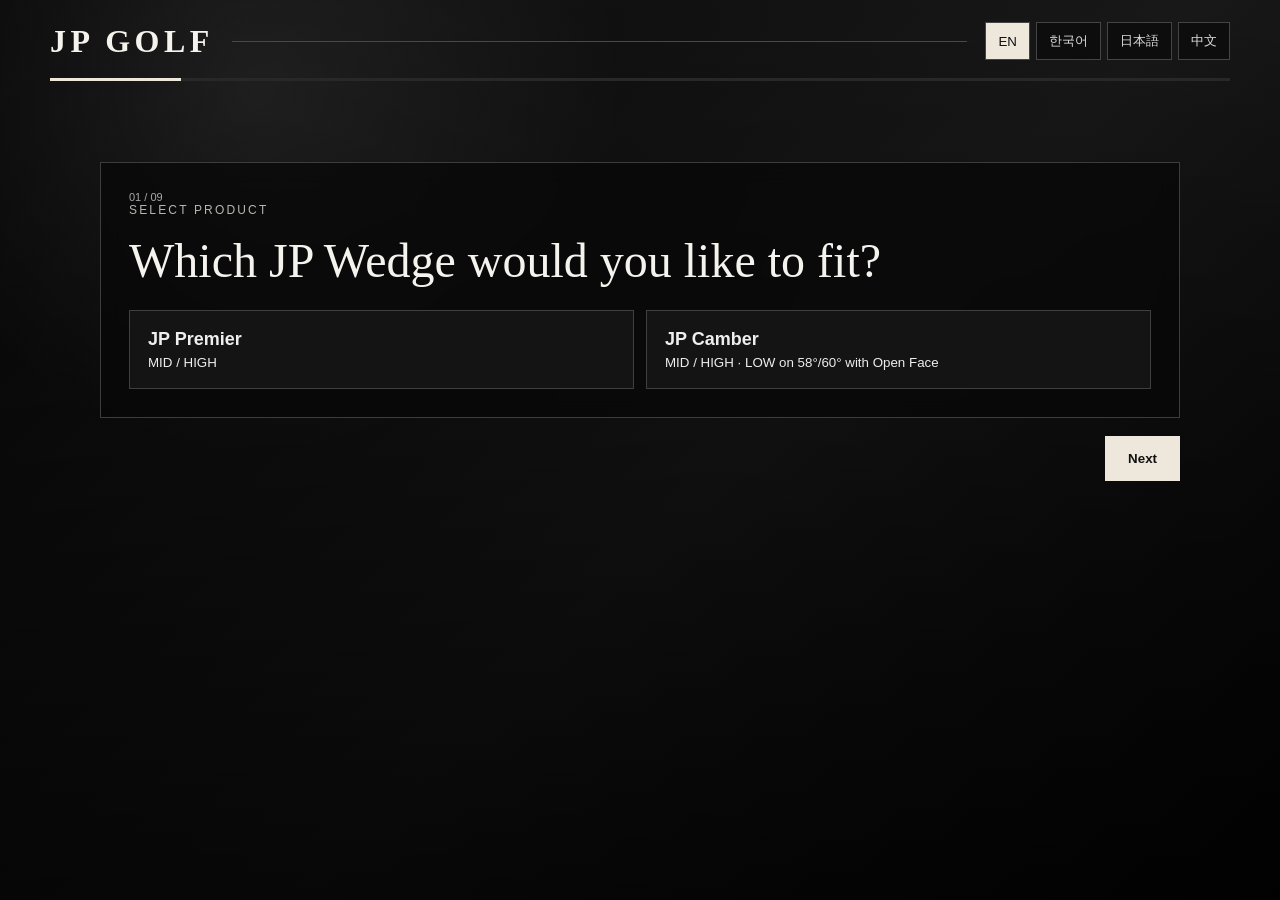
==== wedge-fitting/index.html @ 039ef4fa "Deploy JP Wedge Fitting web app" ====
<!doctype html>
<html lang="en"><head><meta charset="utf-8"><meta name="viewport" content="width=device-width,initial-scale=1,viewport-fit=cover"><title>JP Wedge Fitting</title><style>
*{box-sizing:border-box}body{margin:0;background:#070707;color:#f5f3ed;font-family:-apple-system,BlinkMacSystemFont,"Segoe UI",Arial,sans-serif;min-height:100vh}body:before{content:"";position:fixed;inset:0;background:radial-gradient(circle at 20% 10%,rgba(255,255,255,.09),transparent 28%),linear-gradient(135deg,#090909,#1a1a1a 55%,#050505);z-index:-2}body:after{content:"";position:fixed;inset:0;background:linear-gradient(180deg,rgba(0,0,0,.08),rgba(0,0,0,.72));z-index:-1}.app{min-height:100vh;padding:22px}.top{display:flex;gap:18px;align-items:center;max-width:1180px;margin:auto}.brand{font:700 32px Georgia,serif;letter-spacing:.14em}.line{height:1px;background:#484848;flex:1}.langs{display:flex;gap:6px}.langs button{background:#0d0d0d;color:#ddd;border:1px solid #444;padding:9px 12px;cursor:pointer}.langs button.on{background:#eee8dc;color:#111}.progress{max-width:1180px;margin:18px auto 0;height:3px;background:#282828}.progress i{display:block;height:100%;background:#eee8dc;width:11.1%;transition:.2s}.panel,.result{max-width:1080px;margin:9vh auto 0;background:rgba(8,8,8,.72);border:1px solid #3d3d3d;padding:28px;backdrop-filter:blur(10px)}.ey{font-size:12px;letter-spacing:.18em;color:#b9b6ad;text-transform:uppercase}.step{font-size:11px;color:#aaa}.panel h1,.result h1{font:400 48px Georgia,serif;line-height:1.15;margin:16px 0}.desc{color:#b7b4ad;line-height:1.65}.grid{display:grid;grid-template-columns:repeat(auto-fit,minmax(180px,1fr));gap:12px;margin-top:22px}.choice{padding:18px;border:1px solid #3f3f3f;background:#141414;color:#eee;text-align:left;cursor:pointer}.choice.sel{background:#eee8dc;color:#111;border-color:#eee8dc}.choice b{display:block;font-size:18px;margin-bottom:5px}.input{width:100%;background:#111;border:1px solid #444;color:#fff;padding:15px;font-size:20px}.select{width:100%;background:#111;border:1px solid #444;color:#fff;padding:15px;font-size:18px}.actions{max-width:1080px;margin:18px auto;display:flex;justify-content:space-between}.actions button{padding:14px 22px;border:1px solid #555;background:#121212;color:#eee;font-weight:700;cursor:pointer}.actions .next{background:#eee8dc;color:#111;border-color:#eee8dc}.matrix{overflow:auto;margin-top:20px}table{width:100%;border-collapse:collapse;min-width:700px}th,td{border-bottom:1px solid #333;padding:12px;text-align:center}th{color:#aaa;font-size:11px}.cards{display:grid;grid-template-columns:repeat(auto-fit,minmax(220px,1fr));gap:14px;margin-top:18px}.card,.box{border:1px solid #343434;background:rgba(255,255,255,.03);padding:18px}.loft{font-size:42px;font-weight:800}.bounce{display:inline-block;margin-top:8px;padding:7px 10px;border:1px solid #555;font-size:12px;letter-spacing:.12em}.barrow{display:grid;grid-template-columns:70px 1fr 70px;gap:10px;align-items:center;margin:10px 0}.bar{height:14px;background:#222;border:1px solid #383838}.bar span{display:block;height:100%;background:linear-gradient(90deg,#765d39,#d2b178)}.metrics{display:grid;grid-template-columns:repeat(auto-fit,minmax(180px,1fr));gap:10px;margin-top:16px}.metric{border:1px solid #333;padding:14px}.metric small{color:#aaa}.metric b{display:block;font-size:24px;margin-top:4px}.tag{display:inline-block;border:1px solid #444;padding:8px 10px;margin:4px;color:#ddd}.note{font-size:12px;color:#9f9b92;line-height:1.55}.hidden{display:none}@media(max-width:700px){.panel,.result{margin-top:5vh;padding:20px}.panel h1,.result h1{font-size:34px}.top{align-items:flex-start}.brand{font-size:24px}.langs{flex-wrap:wrap;justify-content:flex-end}.actions{padding:0 4px}}
</style></head><body><div class="app"><div class="top"><div class="brand">JP GOLF</div><div class="line"></div><div class="langs"><button data-l="en" onclick="setLang('en')">EN</button><button data-l="ko" onclick="setLang('ko')">한국어</button><button data-l="ja" onclick="setLang('ja')">日本語</button><button data-l="zh" onclick="setLang('zh')">中文</button></div></div><div class="progress"><i id="bar"></i></div><div id="panel" class="panel"></div><div id="actions" class="actions"><button id="back" onclick="prev()"></button><button class="next" id="next" onclick="next()"></button></div><div id="result" class="result hidden"></div></div><script>
const DB={"JP Premier":{lofts:[46,48,50,52,54,55,56,58,60]},"JP Camber":{lofts:[48,50,52,54,55,56,58,60]}};
const I={en:{back:'← Back',next:'Next',p1:'Which JP Wedge would you like to fit?',p2:'How many wedges would you like?',p3:'What is your average score?',p4:'What is your current pitching wedge loft?',p5:'What is the highest loft you want to carry?',p6:'What does your divot usually look like?',p7:'How do you use each wedge?',p8:'What are your typical fairway and bunker conditions?',p9:'How confident are you from greenside bunkers?',unknown:'I don’t know',dist:'Enter distance',nodist:'I don’t know the distance',carry:'Full-swing carry (yd)',select:'Select',firm:'Firm',sfirm:'Slightly Firm',normal:'Normal',ssoft:'Slightly Soft',soft:'Soft',steep:'Steeper / Digger',neutral:'Neutral / Average',shallow:'Shallow / Sweeper',full:'Full Swing',green:'Around Green',open:'Open Face',bunker:'Greenside Bunker',vlow:'Very Unconfident',low:'Slightly Unconfident',conf:'Neutral',high:'Confident',vhigh:'Very Confident',result:'YOUR WEDGE SET',profile:'YOUR SWING PROFILE',why:'WHY THIS SET',dna:'YOUR WEDGE DNA',standard:'STANDARD GAPPING MODE',cal:'CALIBRATED DISTANCE MODE'},ko:{back:'← 이전',next:'다음 질문',p1:'어떤 JP Wedge로 피팅하시겠습니까?',p2:'웨지를 몇 개로 구성하고 싶으신가요?',p3:'평균 스코어를 알려주세요.',p4:'현재 피칭 웨지 로프트는?',p5:'가장 높은 로프트는?',p6:'풀 스윙 웨지 샷의 디봇은?',p7:'웨지별로 어떤 샷을 사용하나요?',p8:'페어웨이와 벙커 컨디션은?',p9:'벙커 샷에 얼마나 자신이 있나요?',unknown:'잘 모르겠습니다',dist:'거리 입력',nodist:'거리 모름',carry:'풀스윙 캐리 (yd)',select:'선택',firm:'단단함',sfirm:'약간 단단함',normal:'보통',ssoft:'약간 부드러움',soft:'부드러움',steep:'찍어치는 타입',neutral:'일반적인 타입',shallow:'쓸어치는 타입',full:'풀 스윙',green:'그린 주변',open:'오픈 페이스',bunker:'그린사이드 벙커',vlow:'매우 불안',low:'약간 불안',conf:'보통',high:'약간 자신',vhigh:'매우 자신',result:'YOUR WEDGE SET',profile:'YOUR SWING PROFILE',why:'WHY THIS SET',dna:'YOUR WEDGE DNA',standard:'STANDARD GAPPING MODE',cal:'CALIBRATED DISTANCE MODE'},ja:{back:'← 戻る',next:'次へ',p1:'どのJP Wedgeでフィッティングしますか？',p2:'ウェッジを何本で構成しますか？',p3:'平均スコアを教えてください。',p4:'現在のPWロフトは？',p5:'使用したい最大ロフトは？',p6:'普段のディボットは？',p7:'各ウェッジをどのショットに使いますか？',p8:'フェアウェイとバンカーの状態は？',p9:'バンカーショットにどの程度自信がありますか？',unknown:'わかりません',dist:'距離を入力',nodist:'距離がわからない',carry:'フルスイング キャリー (yd)',select:'選択',firm:'硬い',sfirm:'やや硬い',normal:'標準',ssoft:'やや柔らかい',soft:'柔らかい',steep:'打ち込みが強い',neutral:'標準',shallow:'払い打ち',full:'フルスイング',green:'グリーン周り',open:'オープンフェース',bunker:'グリーンサイドバンカー',vlow:'非常に不安',low:'やや不安',conf:'普通',high:'やや自信あり',vhigh:'非常に自信あり',result:'YOUR WEDGE SET',profile:'YOUR SWING PROFILE',why:'WHY THIS SET',dna:'YOUR WEDGE DNA',standard:'STANDARD GAPPING MODE',cal:'CALIBRATED DISTANCE MODE'},zh:{back:'← 返回',next:'下一题',p1:'你想使用哪一款 JP Wedge？',p2:'你希望配置几支挖起杆？',p3:'你的平均杆数是多少？',p4:'你目前的 PW 是多少度？',p5:'你希望使用的最高 Loft 是多少？',p6:'你的草痕通常是哪一种？',p7:'你会用每支挖起杆打哪些球？',p8:'你常见的球道和沙坑条件如何？',p9:'你对沙坑球有多大信心？',unknown:'不知道',dist:'输入距离',nodist:'不知道距离',carry:'全挥杆 Carry (yd)',select:'选择',firm:'硬',sfirm:'较硬',normal:'一般',ssoft:'较软',soft:'软',steep:'陡直 / 深挖型',neutral:'中性 / 标准型',shallow:'浅扫型',full:'全挥杆',green:'果岭周边',open:'打开杆面',bunker:'果岭边沙坑',vlow:'非常没信心',low:'有些没信心',conf:'一般',high:'比较有信心',vhigh:'非常有信心',result:'YOUR WEDGE SET',profile:'YOUR SWING PROFILE',why:'WHY THIS SET',dna:'YOUR WEDGE DNA',standard:'STANDARD GAPPING MODE',cal:'CALIBRATED DISTANCE MODE'}};
let lang=localStorage.getItem('jpwl')||'en',step=0;const S={product:null,count:null,score:null,pw:null,pwCarry:null,pwUnknown:false,hi:null,hiCarry:null,hiUnknown:false,divot:null,shots:{},fairway:null,bunker:null,conf:null};const rows=['PW','GW','SW','LW'],cols=['Full Swing','Around Green','Open Face','Greenside Bunker'];
function t(){return I[lang]} function setLang(x){lang=x;localStorage.setItem('jpwl',x);render()} function sel(a,b){return String(a)===String(b)?'sel':''} function num(v){v=parseFloat(v);return Number.isFinite(v)?v:null} function epw(){return S.pw==='unknown'?44:parseInt(S.pw)} function ref(l){return 140-(l-46)*(40/12)} function mode(){return !S.pwUnknown&&!S.hiUnknown?'two':S.pwUnknown&&S.hiUnknown?'zero':'one'} function resolve(){let p=epw(),h=parseInt(S.hi),rp=ref(p),rh=ref(h),pd=S.pwUnknown?null:num(S.pwCarry),hd=S.hiUnknown?null:num(S.hiCarry);if(pd==null&&hd!=null){let s=hd/rh;pd=rp*s}else if(pd!=null&&hd==null){let s=pd/rp;hd=rh*s}else if(pd==null&&hd==null){pd=rp;hd=rh}return{p,h,rp,rh,pd,hd}} function pred(l){let r=resolve(),rl=ref(l);if(mode()==='two'){let q=(r.rp-rl)/(r.rp-r.rh);return r.pd+q*(r.hd-r.pd)}return rl*(r.pd/r.rp)}
function firmness(v){return {'firm':-2,'sfirm':-1,'normal':0,'ssoft':1,'soft':2}[v]||0} function dscore(){return {'shallow':-2,'neutral':0,'steep':2}[S.divot]||0} function cscore(){return {'vlow':2,'low':1,'conf':0,'high':-1,'vhigh':-2}[S.conf]||0} function use(r,c){return !!S.shots[r+'|'+c]} function role(set,l){let i=set.indexOf(l);return i===set.length-1?'LW':i===set.length-2?'SW':'GW'} function bounce(r,l){let s=dscore()+firmness(S.fairway);if(r==='SW'||r==='LW')s+=firmness(S.bunker)*.7+cscore()*0.6;if(r==='LW'&&(use('LW','Open Face')||use('LW','Around Green')))s-=1.6;let raw=l<58?(s>=1.2?'HIGH':'MID'):(s<=-1.2?'LOW':s>=1.4?'HIGH':'MID');if(S.product==='JP Premier'&&raw==='LOW')raw='MID';if(S.product==='JP Camber'&&raw==='LOW'&&!( [58,60].includes(l) && use(r,'Open Face')))raw='MID';return raw}
function comb(a,k){let o=[];function f(i,c){if(c.length===k){o.push([...c]);return}for(let j=i;j<=a.length-(k-c.length);j++){c.push(a[j]);f(j+1,c);c.pop()}}f(0,[]);return o} function build(){let c=parseInt(S.count),p=epw(),h=parseInt(S.hi),a=DB[S.product].lofts.filter(x=>x>p&&x<=h);if(!a.includes(h)&&DB[S.product].lofts.includes(h))a.push(h);a=[...new Set(a)].sort((x,y)=>x-y);if(a.length<c)return null;if(c===1)return[h];let low=a.filter(x=>x!==h),cand=comb(low,c-1).map(x=>[...x,h].sort((m,n)=>m-n)),r=resolve(),target=(r.pd-r.hd)/c,best=null,bs=1e9;for(let set of cand){let pts=[r.pd,...set.map(pred)],sc=0;for(let i=1;i<pts.length;i++)sc+=(pts[i-1]-pts[i]-target)**2;if(sc<bs){bs=sc;best=set}}return best}
function render(){document.documentElement.lang=lang==='zh'?'zh-CN':lang;document.querySelectorAll('.langs button').forEach(b=>b.classList.toggle('on',b.dataset.l===lang));document.getElementById('back').textContent=t().back;document.getElementById('next').textContent=t().next;document.getElementById('back').style.visibility=step?'visible':'hidden';document.getElementById('bar').style.width=((step+1)/9*100)+'%';let h='',x=t();if(step===0)h=`<div class=step>01 / 09</div><div class=ey>SELECT PRODUCT</div><h1>${x.p1}</h1><div class=grid>${['JP Premier','JP Camber'].map(v=>`<button class="choice ${sel(S.product,v)}" onclick="S.product='${v}';render()"><b>${v}</b>${v==='JP Premier'?'MID / HIGH':'MID / HIGH · LOW on 58°/60° with Open Face'}</button>`).join('')}</div>`;if(step===1)h=`<div class=step>02 / 09</div><div class=ey>WEDGE SET SIZE</div><h1>${x.p2}</h1><div class=grid>${[2,3,4].map(v=>`<button class="choice ${sel(S.count,v)}" onclick="S.count=${v};render()"><b>${v}</b></button>`).join('')}</div>`;if(step===2){let a=['+100','100-95','95-90','90-85','85-80','80-75','75-72','71 ~'];h=`<div class=step>03 / 09</div><div class=ey>PLAYER LEVEL</div><h1>${x.p3}</h1><select class=select onchange="S.score=this.value"><option value="">${x.select}</option>${a.map(v=>`<option ${S.score===v?'selected':''}>${v}</option>`).join('')}</select>`}if(step===3){let a=['43','44','45','46','47','48','unknown'];h=`<div class=step>04 / 09</div><div class=ey>CURRENT PW</div><h1>${x.p4}</h1><div class=grid>${a.map(v=>`<button class="choice ${sel(S.pw,v)}" onclick="S.pw='${v}';render()">${v==='unknown'?x.unknown:v+'°'}</button>`).join('')}</div><div class=grid><button class="choice ${!S.pwUnknown?'sel':''}" onclick="S.pwUnknown=false;render()">${x.dist}</button><button class="choice ${S.pwUnknown?'sel':''}" onclick="S.pwUnknown=true;S.pwCarry='';render()">${x.nodist}</button></div>${S.pwUnknown?'':`<input class=input type=number placeholder="${x.carry}" value="${S.pwCarry||''}" oninput="S.pwCarry=this.value">`}`};if(step===4){let a=[48,50,52,54,55,56,58,60];h=`<div class=step>05 / 09</div><div class=ey>HIGHEST LOFT</div><h1>${x.p5}</h1><div class=grid>${a.map(v=>`<button class="choice ${sel(S.hi,v)}" onclick="S.hi=${v};render()">${v}°</button>`).join('')}</div><div class=grid><button class="choice ${!S.hiUnknown?'sel':''}" onclick="S.hiUnknown=false;render()">${x.dist}</button><button class="choice ${S.hiUnknown?'sel':''}" onclick="S.hiUnknown=true;S.hiCarry='';render()">${x.nodist}</button></div>${S.hiUnknown?'':`<input class=input type=number placeholder="${x.carry}" value="${S.hiCarry||''}" oninput="S.hiCarry=this.value">`}`};if(step===5)h=`<div class=step>06 / 09</div><div class=ey>TURF & DIVOT</div><h1>${x.p6}</h1><div class=grid>${[['steep',x.steep],['neutral',x.neutral],['shallow',x.shallow]].map(([v,n])=>`<button class="choice ${sel(S.divot,v)}" onclick="S.divot='${v}';render()"><b>${n}</b></button>`).join('')}</div>`;if(step===6){h=`<div class=step>07 / 09</div><div class=ey>SHOT USAGE</div><h1>${x.p7}</h1><div class=matrix><table><tr><th>WEDGE</th><th>${x.full}</th><th>${x.green}</th><th>${x.open}</th><th>${x.bunker}</th></tr>`;for(let r of rows){h+=`<tr><td>${r}</td>`;for(let c of cols){let k=r+'|'+c;h+=`<td><input type=checkbox ${S.shots[k]?'checked':''} onchange="S.shots['${k}']=this.checked"></td>`}h+='</tr>'}h+='</table></div>'}if(step===7){let a=[['firm',x.firm],['sfirm',x.sfirm],['normal',x.normal],['ssoft',x.ssoft],['soft',x.soft]];h=`<div class=step>08 / 09</div><div class=ey>COURSE CONDITIONS</div><h1>${x.p8}</h1><div class=box><b>Fairway</b><div class=grid>${a.map(([v,n])=>`<button class="choice ${sel(S.fairway,v)}" onclick="S.fairway='${v}';render()">${n}</button>`).join('')}</div></div><div class=box style="margin-top:14px"><b>Bunker</b><div class=grid>${a.map(([v,n])=>`<button class="choice ${sel(S.bunker,v)}" onclick="S.bunker='${v}';render()">${n}</button>`).join('')}</div></div>`}if(step===8){let a=[['vlow',x.vlow],['low',x.low],['conf',x.conf],['high',x.high],['vhigh',x.vhigh]];h=`<div class=step>09 / 09</div><div class=ey>BUNKER CONFIDENCE</div><h1>${x.p9}</h1><div class=grid>${a.map(([v,n])=>`<button class="choice ${sel(S.conf,v)}" onclick="S.conf='${v}';render()">${n}</button>`).join('')}</div>`}document.getElementById('panel').innerHTML=h}
function valid(){if(step===0)return !!S.product;if(step===1)return !!S.count;if(step===2)return !!S.score;if(step===3)return !!S.pw&&(S.pwUnknown||num(S.pwCarry)>0);if(step===4){if(!S.hi)return false;if(!S.hiUnknown&&!(num(S.hiCarry)>0))return false;if(!S.pwUnknown&&!S.hiUnknown&&!(num(S.hiCarry)<num(S.pwCarry)))return false;let a=DB[S.product].lofts.filter(x=>x>epw()&&x<=S.hi);return a.length>=S.count}if(step===5)return !!S.divot;if(step===6)return Object.values(S.shots).some(Boolean);if(step===7)return !!S.fairway&&!!S.bunker;if(step===8)return !!S.conf}function next(){if(!valid()){alert('Please complete a valid selection.');return}if(step<8){step++;render()}else show()}function prev(){if(step){step--;render()}}
function show(){let set=build();if(!set){alert('This loft range cannot support the selected wedge count. Please choose a higher maximum loft.');step=4;render();return}let r=resolve(),x=t(),recs=set.map(l=>{let rr=role(set,l);return{l,rr,b:bounce(rr,l),c:pred(l)}}),g=[],prev=r.pd;for(let z of recs){g.push(prev-z.c);prev=z.c}let target=(r.pd-r.hd)/S.count,err=g.reduce((a,v)=>a+Math.abs(v-target),0)/g.length,dist=Math.max(72,Math.min(98,96-err*2.2)),fit=Math.round(dist*.5+90*.5)-(mode()==='one'?8:mode()==='zero'?16:0);fit=Math.max(60,fit);document.getElementById('panel').classList.add('hidden');document.getElementById('actions').classList.add('hidden');let bars=[{n:`PW ${S.pw==='unknown'?'44°*':S.pw+'°'}`,c:r.pd},...recs.map(z=>({n:z.l+'°',c:z.c}))];document.getElementById('result').classList.remove('hidden');document.getElementById('result').innerHTML=`<div class=ey>${mode()==='zero'?x.standard:x.cal}</div><h1>${x.result}</h1><div class=metrics><div class=metric><small>PRODUCT</small><b>${S.product}</b></div><div class=metric><small>WEDGE COUNT</small><b>${S.count}</b></div><div class=metric><small>PW ANCHOR</small><b>${r.pd.toFixed(0)} yd${S.pwUnknown?'*':''}</b></div><div class=metric><small>HIGH ANCHOR</small><b>${r.hd.toFixed(0)} yd${S.hiUnknown?'*':''}</b></div></div><div class=box style="margin-top:16px"><b>DISTANCE GAP FLOW</b>${bars.map(v=>`<div class=barrow><span>${v.n}</span><div class=bar><span style="width:${Math.min(100,v.c/r.pd*100)}%"></span></div><b>${v.c.toFixed(1)}</b></div>`).join('')}</div><div class=cards>${recs.map((z,i)=>`<div class=card><div class=ey>${S.product.toUpperCase()} · ${z.rr}</div><div class=loft>${z.l}°</div><div>${z.c.toFixed(1)} yd</div><div class=bounce>${z.b} BOUNCE</div><p class=desc>${z.b==='HIGH'?'More digging resistance and turf stability.':z.b==='LOW'?'Open-face versatility and sole freedom.':'Balanced full-swing stability and short-game versatility.'}</p></div>`).join('')}</div><div class=box style="margin-top:16px"><div class=ey>${x.why}</div><h2>FIT CONFIDENCE · ${fit}/100</h2><p class=desc>${mode()==='two'?'Both carry anchors were used to calibrate the distance window.':mode()==='one'?'One actual carry anchor was used; the missing carry was estimated from JP Distance DB V1.':'No actual carry anchor was entered; standard JP distance gapping was used.'}</p></div><div class=box style="margin-top:16px"><div class=ey>${x.dna}</div><span class=tag>${S.divot.toUpperCase()}</span><span class=tag>${S.fairway.toUpperCase()} TURF</span><span class=tag>${S.count}-WEDGE BUILD</span><span class=tag>${S.product.toUpperCase()}</span></div><p class=note>* Estimated values are derived from the JP Distance DB V1 reference curve when actual carry is unknown.</p><button class=choice onclick="location.reload()">↺ Restart</button>`}
render();
</script></body></html>
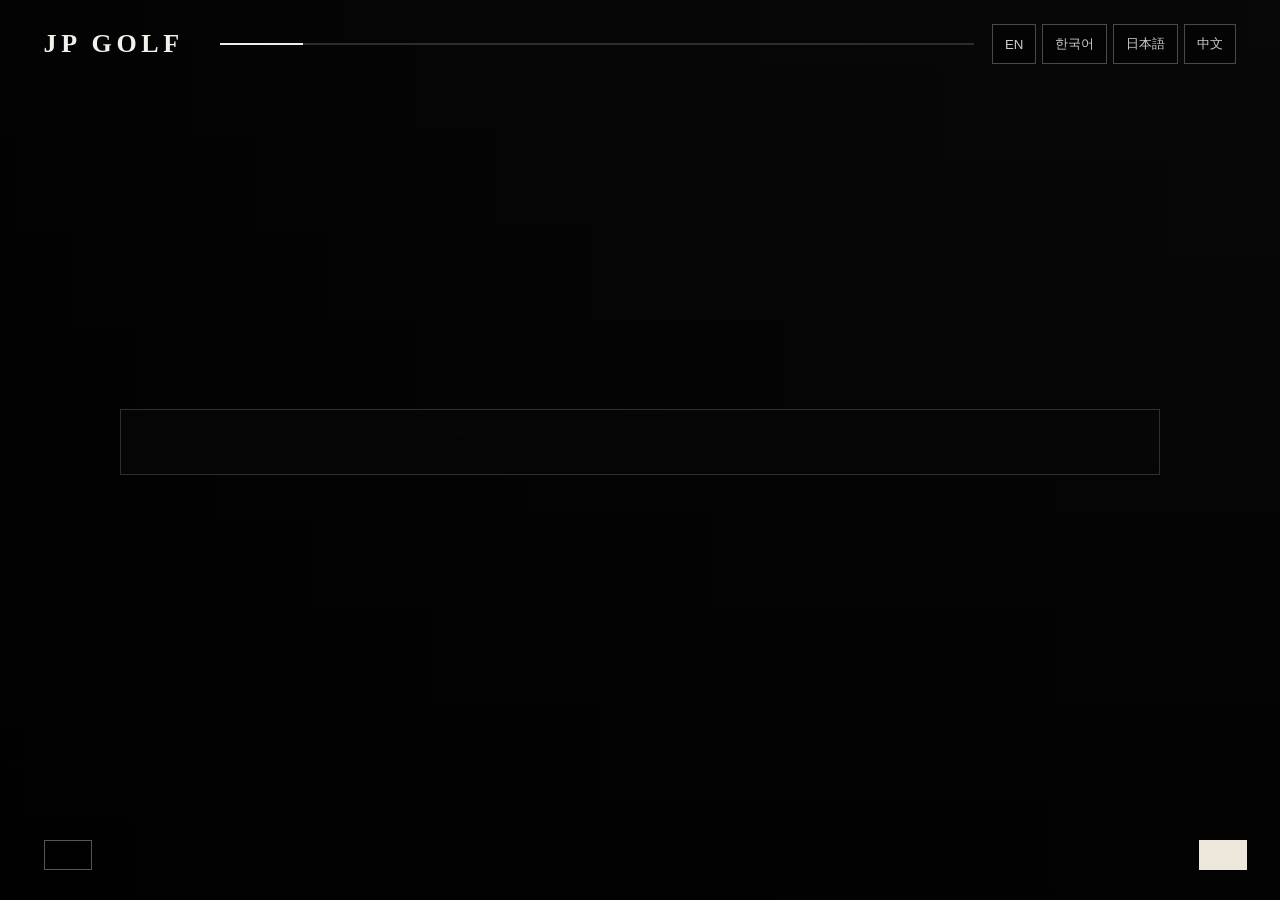
==== commit 297447d0: "Deploy full dealer-test wedge fitting UI with photos and latest logic" ====
--- a/wedge-fitting/index.html
+++ b/wedge-fitting/index.html
@@ -1,15 +1 @@
-<!doctype html>
-<html lang="en"><head><meta charset="utf-8"><meta name="viewport" content="width=device-width,initial-scale=1,viewport-fit=cover"><title>JP Wedge Fitting</title><style>
-*{box-sizing:border-box}body{margin:0;background:#070707;color:#f5f3ed;font-family:-apple-system,BlinkMacSystemFont,"Segoe UI",Arial,sans-serif;min-height:100vh}body:before{content:"";position:fixed;inset:0;background:radial-gradient(circle at 20% 10%,rgba(255,255,255,.09),transparent 28%),linear-gradient(135deg,#090909,#1a1a1a 55%,#050505);z-index:-2}body:after{content:"";position:fixed;inset:0;background:linear-gradient(180deg,rgba(0,0,0,.08),rgba(0,0,0,.72));z-index:-1}.app{min-height:100vh;padding:22px}.top{display:flex;gap:18px;align-items:center;max-width:1180px;margin:auto}.brand{font:700 32px Georgia,serif;letter-spacing:.14em}.line{height:1px;background:#484848;flex:1}.langs{display:flex;gap:6px}.langs button{background:#0d0d0d;color:#ddd;border:1px solid #444;padding:9px 12px;cursor:pointer}.langs button.on{background:#eee8dc;color:#111}.progress{max-width:1180px;margin:18px auto 0;height:3px;background:#282828}.progress i{display:block;height:100%;background:#eee8dc;width:11.1%;transition:.2s}.panel,.result{max-width:1080px;margin:9vh auto 0;background:rgba(8,8,8,.72);border:1px solid #3d3d3d;padding:28px;backdrop-filter:blur(10px)}.ey{font-size:12px;letter-spacing:.18em;color:#b9b6ad;text-transform:uppercase}.step{font-size:11px;color:#aaa}.panel h1,.result h1{font:400 48px Georgia,serif;line-height:1.15;margin:16px 0}.desc{color:#b7b4ad;line-height:1.65}.grid{display:grid;grid-template-columns:repeat(auto-fit,minmax(180px,1fr));gap:12px;margin-top:22px}.choice{padding:18px;border:1px solid #3f3f3f;background:#141414;color:#eee;text-align:left;cursor:pointer}.choice.sel{background:#eee8dc;color:#111;border-color:#eee8dc}.choice b{display:block;font-size:18px;margin-bottom:5px}.input{width:100%;background:#111;border:1px solid #444;color:#fff;padding:15px;font-size:20px}.select{width:100%;background:#111;border:1px solid #444;color:#fff;padding:15px;font-size:18px}.actions{max-width:1080px;margin:18px auto;display:flex;justify-content:space-between}.actions button{padding:14px 22px;border:1px solid #555;background:#121212;color:#eee;font-weight:700;cursor:pointer}.actions .next{background:#eee8dc;color:#111;border-color:#eee8dc}.matrix{overflow:auto;margin-top:20px}table{width:100%;border-collapse:collapse;min-width:700px}th,td{border-bottom:1px solid #333;padding:12px;text-align:center}th{color:#aaa;font-size:11px}.cards{display:grid;grid-template-columns:repeat(auto-fit,minmax(220px,1fr));gap:14px;margin-top:18px}.card,.box{border:1px solid #343434;background:rgba(255,255,255,.03);padding:18px}.loft{font-size:42px;font-weight:800}.bounce{display:inline-block;margin-top:8px;padding:7px 10px;border:1px solid #555;font-size:12px;letter-spacing:.12em}.barrow{display:grid;grid-template-columns:70px 1fr 70px;gap:10px;align-items:center;margin:10px 0}.bar{height:14px;background:#222;border:1px solid #383838}.bar span{display:block;height:100%;background:linear-gradient(90deg,#765d39,#d2b178)}.metrics{display:grid;grid-template-columns:repeat(auto-fit,minmax(180px,1fr));gap:10px;margin-top:16px}.metric{border:1px solid #333;padding:14px}.metric small{color:#aaa}.metric b{display:block;font-size:24px;margin-top:4px}.tag{display:inline-block;border:1px solid #444;padding:8px 10px;margin:4px;color:#ddd}.note{font-size:12px;color:#9f9b92;line-height:1.55}.hidden{display:none}@media(max-width:700px){.panel,.result{margin-top:5vh;padding:20px}.panel h1,.result h1{font-size:34px}.top{align-items:flex-start}.brand{font-size:24px}.langs{flex-wrap:wrap;justify-content:flex-end}.actions{padding:0 4px}}
-</style></head><body><div class="app"><div class="top"><div class="brand">JP GOLF</div><div class="line"></div><div class="langs"><button data-l="en" onclick="setLang('en')">EN</button><button data-l="ko" onclick="setLang('ko')">한국어</button><button data-l="ja" onclick="setLang('ja')">日本語</button><button data-l="zh" onclick="setLang('zh')">中文</button></div></div><div class="progress"><i id="bar"></i></div><div id="panel" class="panel"></div><div id="actions" class="actions"><button id="back" onclick="prev()"></button><button class="next" id="next" onclick="next()"></button></div><div id="result" class="result hidden"></div></div><script>
-const DB={"JP Premier":{lofts:[46,48,50,52,54,55,56,58,60]},"JP Camber":{lofts:[48,50,52,54,55,56,58,60]}};
-const I={en:{back:'← Back',next:'Next',p1:'Which JP Wedge would you like to fit?',p2:'How many wedges would you like?',p3:'What is your average score?',p4:'What is your current pitching wedge loft?',p5:'What is the highest loft you want to carry?',p6:'What does your divot usually look like?',p7:'How do you use each wedge?',p8:'What are your typical fairway and bunker conditions?',p9:'How confident are you from greenside bunkers?',unknown:'I don’t know',dist:'Enter distance',nodist:'I don’t know the distance',carry:'Full-swing carry (yd)',select:'Select',firm:'Firm',sfirm:'Slightly Firm',normal:'Normal',ssoft:'Slightly Soft',soft:'Soft',steep:'Steeper / Digger',neutral:'Neutral / Average',shallow:'Shallow / Sweeper',full:'Full Swing',green:'Around Green',open:'Open Face',bunker:'Greenside Bunker',vlow:'Very Unconfident',low:'Slightly Unconfident',conf:'Neutral',high:'Confident',vhigh:'Very Confident',result:'YOUR WEDGE SET',profile:'YOUR SWING PROFILE',why:'WHY THIS SET',dna:'YOUR WEDGE DNA',standard:'STANDARD GAPPING MODE',cal:'CALIBRATED DISTANCE MODE'},ko:{back:'← 이전',next:'다음 질문',p1:'어떤 JP Wedge로 피팅하시겠습니까?',p2:'웨지를 몇 개로 구성하고 싶으신가요?',p3:'평균 스코어를 알려주세요.',p4:'현재 피칭 웨지 로프트는?',p5:'가장 높은 로프트는?',p6:'풀 스윙 웨지 샷의 디봇은?',p7:'웨지별로 어떤 샷을 사용하나요?',p8:'페어웨이와 벙커 컨디션은?',p9:'벙커 샷에 얼마나 자신이 있나요?',unknown:'잘 모르겠습니다',dist:'거리 입력',nodist:'거리 모름',carry:'풀스윙 캐리 (yd)',select:'선택',firm:'단단함',sfirm:'약간 단단함',normal:'보통',ssoft:'약간 부드러움',soft:'부드러움',steep:'찍어치는 타입',neutral:'일반적인 타입',shallow:'쓸어치는 타입',full:'풀 스윙',green:'그린 주변',open:'오픈 페이스',bunker:'그린사이드 벙커',vlow:'매우 불안',low:'약간 불안',conf:'보통',high:'약간 자신',vhigh:'매우 자신',result:'YOUR WEDGE SET',profile:'YOUR SWING PROFILE',why:'WHY THIS SET',dna:'YOUR WEDGE DNA',standard:'STANDARD GAPPING MODE',cal:'CALIBRATED DISTANCE MODE'},ja:{back:'← 戻る',next:'次へ',p1:'どのJP Wedgeでフィッティングしますか？',p2:'ウェッジを何本で構成しますか？',p3:'平均スコアを教えてください。',p4:'現在のPWロフトは？',p5:'使用したい最大ロフトは？',p6:'普段のディボットは？',p7:'各ウェッジをどのショットに使いますか？',p8:'フェアウェイとバンカーの状態は？',p9:'バンカーショットにどの程度自信がありますか？',unknown:'わかりません',dist:'距離を入力',nodist:'距離がわからない',carry:'フルスイング キャリー (yd)',select:'選択',firm:'硬い',sfirm:'やや硬い',normal:'標準',ssoft:'やや柔らかい',soft:'柔らかい',steep:'打ち込みが強い',neutral:'標準',shallow:'払い打ち',full:'フルスイング',green:'グリーン周り',open:'オープンフェース',bunker:'グリーンサイドバンカー',vlow:'非常に不安',low:'やや不安',conf:'普通',high:'やや自信あり',vhigh:'非常に自信あり',result:'YOUR WEDGE SET',profile:'YOUR SWING PROFILE',why:'WHY THIS SET',dna:'YOUR WEDGE DNA',standard:'STANDARD GAPPING MODE',cal:'CALIBRATED DISTANCE MODE'},zh:{back:'← 返回',next:'下一题',p1:'你想使用哪一款 JP Wedge？',p2:'你希望配置几支挖起杆？',p3:'你的平均杆数是多少？',p4:'你目前的 PW 是多少度？',p5:'你希望使用的最高 Loft 是多少？',p6:'你的草痕通常是哪一种？',p7:'你会用每支挖起杆打哪些球？',p8:'你常见的球道和沙坑条件如何？',p9:'你对沙坑球有多大信心？',unknown:'不知道',dist:'输入距离',nodist:'不知道距离',carry:'全挥杆 Carry (yd)',select:'选择',firm:'硬',sfirm:'较硬',normal:'一般',ssoft:'较软',soft:'软',steep:'陡直 / 深挖型',neutral:'中性 / 标准型',shallow:'浅扫型',full:'全挥杆',green:'果岭周边',open:'打开杆面',bunker:'果岭边沙坑',vlow:'非常没信心',low:'有些没信心',conf:'一般',high:'比较有信心',vhigh:'非常有信心',result:'YOUR WEDGE SET',profile:'YOUR SWING PROFILE',why:'WHY THIS SET',dna:'YOUR WEDGE DNA',standard:'STANDARD GAPPING MODE',cal:'CALIBRATED DISTANCE MODE'}};
-let lang=localStorage.getItem('jpwl')||'en',step=0;const S={product:null,count:null,score:null,pw:null,pwCarry:null,pwUnknown:false,hi:null,hiCarry:null,hiUnknown:false,divot:null,shots:{},fairway:null,bunker:null,conf:null};const rows=['PW','GW','SW','LW'],cols=['Full Swing','Around Green','Open Face','Greenside Bunker'];
-function t(){return I[lang]} function setLang(x){lang=x;localStorage.setItem('jpwl',x);render()} function sel(a,b){return String(a)===String(b)?'sel':''} function num(v){v=parseFloat(v);return Number.isFinite(v)?v:null} function epw(){return S.pw==='unknown'?44:parseInt(S.pw)} function ref(l){return 140-(l-46)*(40/12)} function mode(){return !S.pwUnknown&&!S.hiUnknown?'two':S.pwUnknown&&S.hiUnknown?'zero':'one'} function resolve(){let p=epw(),h=parseInt(S.hi),rp=ref(p),rh=ref(h),pd=S.pwUnknown?null:num(S.pwCarry),hd=S.hiUnknown?null:num(S.hiCarry);if(pd==null&&hd!=null){let s=hd/rh;pd=rp*s}else if(pd!=null&&hd==null){let s=pd/rp;hd=rh*s}else if(pd==null&&hd==null){pd=rp;hd=rh}return{p,h,rp,rh,pd,hd}} function pred(l){let r=resolve(),rl=ref(l);if(mode()==='two'){let q=(r.rp-rl)/(r.rp-r.rh);return r.pd+q*(r.hd-r.pd)}return rl*(r.pd/r.rp)}
-function firmness(v){return {'firm':-2,'sfirm':-1,'normal':0,'ssoft':1,'soft':2}[v]||0} function dscore(){return {'shallow':-2,'neutral':0,'steep':2}[S.divot]||0} function cscore(){return {'vlow':2,'low':1,'conf':0,'high':-1,'vhigh':-2}[S.conf]||0} function use(r,c){return !!S.shots[r+'|'+c]} function role(set,l){let i=set.indexOf(l);return i===set.length-1?'LW':i===set.length-2?'SW':'GW'} function bounce(r,l){let s=dscore()+firmness(S.fairway);if(r==='SW'||r==='LW')s+=firmness(S.bunker)*.7+cscore()*0.6;if(r==='LW'&&(use('LW','Open Face')||use('LW','Around Green')))s-=1.6;let raw=l<58?(s>=1.2?'HIGH':'MID'):(s<=-1.2?'LOW':s>=1.4?'HIGH':'MID');if(S.product==='JP Premier'&&raw==='LOW')raw='MID';if(S.product==='JP Camber'&&raw==='LOW'&&!( [58,60].includes(l) && use(r,'Open Face')))raw='MID';return raw}
-function comb(a,k){let o=[];function f(i,c){if(c.length===k){o.push([...c]);return}for(let j=i;j<=a.length-(k-c.length);j++){c.push(a[j]);f(j+1,c);c.pop()}}f(0,[]);return o} function build(){let c=parseInt(S.count),p=epw(),h=parseInt(S.hi),a=DB[S.product].lofts.filter(x=>x>p&&x<=h);if(!a.includes(h)&&DB[S.product].lofts.includes(h))a.push(h);a=[...new Set(a)].sort((x,y)=>x-y);if(a.length<c)return null;if(c===1)return[h];let low=a.filter(x=>x!==h),cand=comb(low,c-1).map(x=>[...x,h].sort((m,n)=>m-n)),r=resolve(),target=(r.pd-r.hd)/c,best=null,bs=1e9;for(let set of cand){let pts=[r.pd,...set.map(pred)],sc=0;for(let i=1;i<pts.length;i++)sc+=(pts[i-1]-pts[i]-target)**2;if(sc<bs){bs=sc;best=set}}return best}
-function render(){document.documentElement.lang=lang==='zh'?'zh-CN':lang;document.querySelectorAll('.langs button').forEach(b=>b.classList.toggle('on',b.dataset.l===lang));document.getElementById('back').textContent=t().back;document.getElementById('next').textContent=t().next;document.getElementById('back').style.visibility=step?'visible':'hidden';document.getElementById('bar').style.width=((step+1)/9*100)+'%';let h='',x=t();if(step===0)h=`<div class=step>01 / 09</div><div class=ey>SELECT PRODUCT</div><h1>${x.p1}</h1><div class=grid>${['JP Premier','JP Camber'].map(v=>`<button class="choice ${sel(S.product,v)}" onclick="S.product='${v}';render()"><b>${v}</b>${v==='JP Premier'?'MID / HIGH':'MID / HIGH · LOW on 58°/60° with Open Face'}</button>`).join('')}</div>`;if(step===1)h=`<div class=step>02 / 09</div><div class=ey>WEDGE SET SIZE</div><h1>${x.p2}</h1><div class=grid>${[2,3,4].map(v=>`<button class="choice ${sel(S.count,v)}" onclick="S.count=${v};render()"><b>${v}</b></button>`).join('')}</div>`;if(step===2){let a=['+100','100-95','95-90','90-85','85-80','80-75','75-72','71 ~'];h=`<div class=step>03 / 09</div><div class=ey>PLAYER LEVEL</div><h1>${x.p3}</h1><select class=select onchange="S.score=this.value"><option value="">${x.select}</option>${a.map(v=>`<option ${S.score===v?'selected':''}>${v}</option>`).join('')}</select>`}if(step===3){let a=['43','44','45','46','47','48','unknown'];h=`<div class=step>04 / 09</div><div class=ey>CURRENT PW</div><h1>${x.p4}</h1><div class=grid>${a.map(v=>`<button class="choice ${sel(S.pw,v)}" onclick="S.pw='${v}';render()">${v==='unknown'?x.unknown:v+'°'}</button>`).join('')}</div><div class=grid><button class="choice ${!S.pwUnknown?'sel':''}" onclick="S.pwUnknown=false;render()">${x.dist}</button><button class="choice ${S.pwUnknown?'sel':''}" onclick="S.pwUnknown=true;S.pwCarry='';render()">${x.nodist}</button></div>${S.pwUnknown?'':`<input class=input type=number placeholder="${x.carry}" value="${S.pwCarry||''}" oninput="S.pwCarry=this.value">`}`};if(step===4){let a=[48,50,52,54,55,56,58,60];h=`<div class=step>05 / 09</div><div class=ey>HIGHEST LOFT</div><h1>${x.p5}</h1><div class=grid>${a.map(v=>`<button class="choice ${sel(S.hi,v)}" onclick="S.hi=${v};render()">${v}°</button>`).join('')}</div><div class=grid><button class="choice ${!S.hiUnknown?'sel':''}" onclick="S.hiUnknown=false;render()">${x.dist}</button><button class="choice ${S.hiUnknown?'sel':''}" onclick="S.hiUnknown=true;S.hiCarry='';render()">${x.nodist}</button></div>${S.hiUnknown?'':`<input class=input type=number placeholder="${x.carry}" value="${S.hiCarry||''}" oninput="S.hiCarry=this.value">`}`};if(step===5)h=`<div class=step>06 / 09</div><div class=ey>TURF & DIVOT</div><h1>${x.p6}</h1><div class=grid>${[['steep',x.steep],['neutral',x.neutral],['shallow',x.shallow]].map(([v,n])=>`<button class="choice ${sel(S.divot,v)}" onclick="S.divot='${v}';render()"><b>${n}</b></button>`).join('')}</div>`;if(step===6){h=`<div class=step>07 / 09</div><div class=ey>SHOT USAGE</div><h1>${x.p7}</h1><div class=matrix><table><tr><th>WEDGE</th><th>${x.full}</th><th>${x.green}</th><th>${x.open}</th><th>${x.bunker}</th></tr>`;for(let r of rows){h+=`<tr><td>${r}</td>`;for(let c of cols){let k=r+'|'+c;h+=`<td><input type=checkbox ${S.shots[k]?'checked':''} onchange="S.shots['${k}']=this.checked"></td>`}h+='</tr>'}h+='</table></div>'}if(step===7){let a=[['firm',x.firm],['sfirm',x.sfirm],['normal',x.normal],['ssoft',x.ssoft],['soft',x.soft]];h=`<div class=step>08 / 09</div><div class=ey>COURSE CONDITIONS</div><h1>${x.p8}</h1><div class=box><b>Fairway</b><div class=grid>${a.map(([v,n])=>`<button class="choice ${sel(S.fairway,v)}" onclick="S.fairway='${v}';render()">${n}</button>`).join('')}</div></div><div class=box style="margin-top:14px"><b>Bunker</b><div class=grid>${a.map(([v,n])=>`<button class="choice ${sel(S.bunker,v)}" onclick="S.bunker='${v}';render()">${n}</button>`).join('')}</div></div>`}if(step===8){let a=[['vlow',x.vlow],['low',x.low],['conf',x.conf],['high',x.high],['vhigh',x.vhigh]];h=`<div class=step>09 / 09</div><div class=ey>BUNKER CONFIDENCE</div><h1>${x.p9}</h1><div class=grid>${a.map(([v,n])=>`<button class="choice ${sel(S.conf,v)}" onclick="S.conf='${v}';render()">${n}</button>`).join('')}</div>`}document.getElementById('panel').innerHTML=h}
-function valid(){if(step===0)return !!S.product;if(step===1)return !!S.count;if(step===2)return !!S.score;if(step===3)return !!S.pw&&(S.pwUnknown||num(S.pwCarry)>0);if(step===4){if(!S.hi)return false;if(!S.hiUnknown&&!(num(S.hiCarry)>0))return false;if(!S.pwUnknown&&!S.hiUnknown&&!(num(S.hiCarry)<num(S.pwCarry)))return false;let a=DB[S.product].lofts.filter(x=>x>epw()&&x<=S.hi);return a.length>=S.count}if(step===5)return !!S.divot;if(step===6)return Object.values(S.shots).some(Boolean);if(step===7)return !!S.fairway&&!!S.bunker;if(step===8)return !!S.conf}function next(){if(!valid()){alert('Please complete a valid selection.');return}if(step<8){step++;render()}else show()}function prev(){if(step){step--;render()}}
-function show(){let set=build();if(!set){alert('This loft range cannot support the selected wedge count. Please choose a higher maximum loft.');step=4;render();return}let r=resolve(),x=t(),recs=set.map(l=>{let rr=role(set,l);return{l,rr,b:bounce(rr,l),c:pred(l)}}),g=[],prev=r.pd;for(let z of recs){g.push(prev-z.c);prev=z.c}let target=(r.pd-r.hd)/S.count,err=g.reduce((a,v)=>a+Math.abs(v-target),0)/g.length,dist=Math.max(72,Math.min(98,96-err*2.2)),fit=Math.round(dist*.5+90*.5)-(mode()==='one'?8:mode()==='zero'?16:0);fit=Math.max(60,fit);document.getElementById('panel').classList.add('hidden');document.getElementById('actions').classList.add('hidden');let bars=[{n:`PW ${S.pw==='unknown'?'44°*':S.pw+'°'}`,c:r.pd},...recs.map(z=>({n:z.l+'°',c:z.c}))];document.getElementById('result').classList.remove('hidden');document.getElementById('result').innerHTML=`<div class=ey>${mode()==='zero'?x.standard:x.cal}</div><h1>${x.result}</h1><div class=metrics><div class=metric><small>PRODUCT</small><b>${S.product}</b></div><div class=metric><small>WEDGE COUNT</small><b>${S.count}</b></div><div class=metric><small>PW ANCHOR</small><b>${r.pd.toFixed(0)} yd${S.pwUnknown?'*':''}</b></div><div class=metric><small>HIGH ANCHOR</small><b>${r.hd.toFixed(0)} yd${S.hiUnknown?'*':''}</b></div></div><div class=box style="margin-top:16px"><b>DISTANCE GAP FLOW</b>${bars.map(v=>`<div class=barrow><span>${v.n}</span><div class=bar><span style="width:${Math.min(100,v.c/r.pd*100)}%"></span></div><b>${v.c.toFixed(1)}</b></div>`).join('')}</div><div class=cards>${recs.map((z,i)=>`<div class=card><div class=ey>${S.product.toUpperCase()} · ${z.rr}</div><div class=loft>${z.l}°</div><div>${z.c.toFixed(1)} yd</div><div class=bounce>${z.b} BOUNCE</div><p class=desc>${z.b==='HIGH'?'More digging resistance and turf stability.':z.b==='LOW'?'Open-face versatility and sole freedom.':'Balanced full-swing stability and short-game versatility.'}</p></div>`).join('')}</div><div class=box style="margin-top:16px"><div class=ey>${x.why}</div><h2>FIT CONFIDENCE · ${fit}/100</h2><p class=desc>${mode()==='two'?'Both carry anchors were used to calibrate the distance window.':mode()==='one'?'One actual carry anchor was used; the missing carry was estimated from JP Distance DB V1.':'No actual carry anchor was entered; standard JP distance gapping was used.'}</p></div><div class=box style="margin-top:16px"><div class=ey>${x.dna}</div><span class=tag>${S.divot.toUpperCase()}</span><span class=tag>${S.fairway.toUpperCase()} TURF</span><span class=tag>${S.count}-WEDGE BUILD</span><span class=tag>${S.product.toUpperCase()}</span></div><p class=note>* Estimated values are derived from the JP Distance DB V1 reference curve when actual carry is unknown.</p><button class=choice onclick="location.reload()">↺ Restart</button>`}
-render();
-</script></body></html>+<!doctype html><html lang="en"><head><meta charset="utf-8"><meta name="viewport" content="width=device-width,initial-scale=1,viewport-fit=cover"><title>JP Wedge Fitting</title><link rel="stylesheet" href="style1.css"><link rel="stylesheet" href="style2.css"><link rel="stylesheet" href="style3.css"><link rel="stylesheet" href="style4.css"></head><body><div class="app"><div id="hero" class="hero"></div><div class="shell"><div class="top"><div class="brand">JP GOLF</div><div class="step" id="step"></div><div class="prog"><i id="bar"></i></div><div class="langs"><button data-l="en" onclick="setLang('en')">EN</button><button data-l="ko" onclick="setLang('ko')">한국어</button><button data-l="ja" onclick="setLang('ja')">日本語</button><button data-l="zh" onclick="setLang('zh')">中文</button></div></div><div id="panel" class="panel"></div><div id="actions" class="actions"><button id="back" onclick="prev()"></button><button id="next" class="next" onclick="next()"></button></div><div id="result" class="result hidden"></div></div></div><script src="i18n-base.js"></script><script src="i18n-en.js"></script><script src="i18n-ko.js"></script><script src="i18n-ja.js"></script><script src="i18n-zh.js"></script><script src="app1.js"></script><script src="app2a.js"></script><script src="app2b.js"></script><script src="app3.js"></script><script src="app4a.js"></script><script src="app4b.js"></script></body></html>
--- a/wedge-fitting/style1.css
+++ b/wedge-fitting/style1.css
@@ -0,0 +1,4 @@
+:root{--bg:#080808;--panel:rgba(8,8,8,.72);--line:rgba(255,255,255,.17);--text:#f3f1eb;--muted:#aaa69c;--accent:#eee8dc;--gold:#c9a76b}
+*{box-sizing:border-box}html,body{margin:0;min-height:100%;background:#050505;color:var(--text);font-family:-apple-system,BlinkMacSystemFont,"Segoe UI",Arial,sans-serif}
+body{overflow-x:hidden}.app{min-height:100vh;position:relative}.hero{position:fixed;inset:0;z-index:0;background:#111 center/cover no-repeat;transition:background-image .25s ease}.hero:after{content:"";position:absolute;inset:0;background:linear-gradient(90deg,rgba(0,0,0,.80),rgba(0,0,0,.58) 48%,rgba(0,0,0,.46)),linear-gradient(180deg,rgba(0,0,0,.18),rgba(0,0,0,.74))}
+.shell{position:relative;z-index:1;min-height:100vh;padding:24px 3.4vw 30px;display:flex;flex-direction:column}.top{display:flex;align-items:center;gap:18px;max-width:1280px;width:100%;margin:0 auto}.brand{font:700 26px Georgia,serif;letter-spacing:.18em;white-space:nowrap}.step{font-size:11px;color:#bbb;letter-spacing:.14em}.prog{height:2px;flex:1;background:#2d2d2d}.prog i{display:block;height:100%;background:#eee;width:11%;transition:.2s}.langs{display:flex;gap:6px}.langs button{background:rgba(0,0,0,.35);color:#ccc;border:1px solid #4a4a4a;padding:10px 12px;cursor:pointer}.langs button.on{background:var(--accent);color:#111;border-color:var(--accent);font-weight:700}
--- a/wedge-fitting/style2.css
+++ b/wedge-fitting/style2.css
@@ -0,0 +1 @@
+.panel,.result{width:min(1040px,94vw);margin:auto;background:var(--panel);border:1px solid var(--line);padding:32px 34px;backdrop-filter:blur(9px);-webkit-backdrop-filter:blur(9px)}.ey{font-size:11px;letter-spacing:.22em;color:#aaa69c;text-transform:uppercase}.panel h1,.result h1{font:400 50px/1.08 Georgia,serif;margin:14px 0}.desc{color:#b6b1a7;line-height:1.6;margin:0 0 24px}.grid{display:grid;grid-template-columns:repeat(2,minmax(0,1fr));gap:12px}.grid3{display:grid;grid-template-columns:repeat(3,minmax(0,1fr));gap:14px}.choice{border:1px solid #414141;background:linear-gradient(180deg,#171717,#101010);color:#eee;padding:17px;text-align:left;min-height:62px;cursor:pointer}.choice:hover{border-color:#777}.choice.sel{background:var(--accent);color:#111;border-color:var(--accent)}.choice.disabled{opacity:.3;cursor:not-allowed}.field{margin-top:20px}.field label{display:block;font-size:11px;letter-spacing:.13em;color:#aaa;margin-bottom:9px}.field input,.field select{width:100%;background:#141414;border:1px solid #404040;color:#fff;padding:15px;font-size:18px}.helper{font-size:12px;color:#8e8a82;line-height:1.5;margin-top:8px}.actions{max-width:1280px;width:94vw;margin:20px auto 0;display:flex;justify-content:space-between}.actions button{padding:14px 23px;border:1px solid #555;background:rgba(0,0,0,.45);color:#ddd;font-weight:700;cursor:pointer}.actions .next{background:var(--accent);color:#111;border-color:var(--accent)}
--- a/wedge-fitting/style3.css
+++ b/wedge-fitting/style3.css
@@ -0,0 +1 @@
+.divot-card{position:relative;border:1px solid #3a3a3a;background:#0b0b0b;cursor:pointer;overflow:hidden}.divot-card.sel{border-color:#eee;box-shadow:0 0 0 1px #eee inset}.divot-card img{width:100%;height:225px;object-fit:cover;filter:saturate(.85) contrast(1.04)}.divot-card .txt{padding:16px}.divot-card b{display:block;font-size:20px}.divot-card small{display:block;color:var(--gold);letter-spacing:.12em;margin-top:4px}.divot-card p{color:#aaa;font-size:12px;line-height:1.45}.matrix{overflow:auto;border:1px solid #3a3a3a}table{width:100%;border-collapse:collapse;min-width:720px}th,td{padding:12px;border-bottom:1px solid #333;border-right:1px solid #333;text-align:center;font-size:13px}th:first-child,td:first-child{text-align:left}.tick{width:19px;height:19px}
--- a/wedge-fitting/style4.css
+++ b/wedge-fitting/style4.css
@@ -0,0 +1 @@
+.hidden{display:none!important}.result{width:min(1180px,95vw);margin:50px auto}.reportgrid{display:grid;grid-template-columns:1fr 1fr;gap:14px}.box{border:1px solid #373737;background:rgba(255,255,255,.025);padding:18px}.box h3{font:400 26px Georgia,serif;margin:0 0 14px}.kv{display:grid;grid-template-columns:1fr 1fr;gap:8px}.kv div{border-top:1px solid #333;padding-top:9px}.kv small{color:#888;display:block}.kv b{font-size:15px}.setgrid{display:grid;grid-template-columns:repeat(3,minmax(0,1fr));gap:12px}.wcard{border:1px solid #3b3b3b;background:#0e0e0e;padding:20px}.wcard .loft{font:700 68px Georgia,serif;line-height:.9}.wcard .bounce{font-size:24px;font-weight:700;margin-top:17px;padding-top:15px;border-top:1px solid #333}.wcard .meta{color:#b4b0a8;font-size:13px;line-height:1.55;margin-top:14px}.gaprow{display:grid;grid-template-columns:80px 1fr 74px;gap:10px;align-items:center;margin:9px 0}.gbar{height:12px;background:#222;border:1px solid #3b3b3b}.gbar i{display:block;height:100%;background:linear-gradient(90deg,#745b36,#d5b67d)}.score{margin:12px 0}.scoretop{display:flex;justify-content:space-between;font-size:12px;color:#c4c0b7}.track{height:9px;background:#222;margin-top:6px}.track i{display:block;height:100%;background:var(--accent)}.callout{border:1px solid #4a4a4a;background:#111;padding:15px;margin-top:14px;color:#c5c0b5;line-height:1.55}.callout strong{display:block;color:#fff;margin-bottom:4px}.tags{display:flex;flex-wrap:wrap;gap:8px}.tag{border:1px solid #4a4a4a;padding:7px 9px;font-size:11px;letter-spacing:.09em}.wide{grid-column:1/-1}
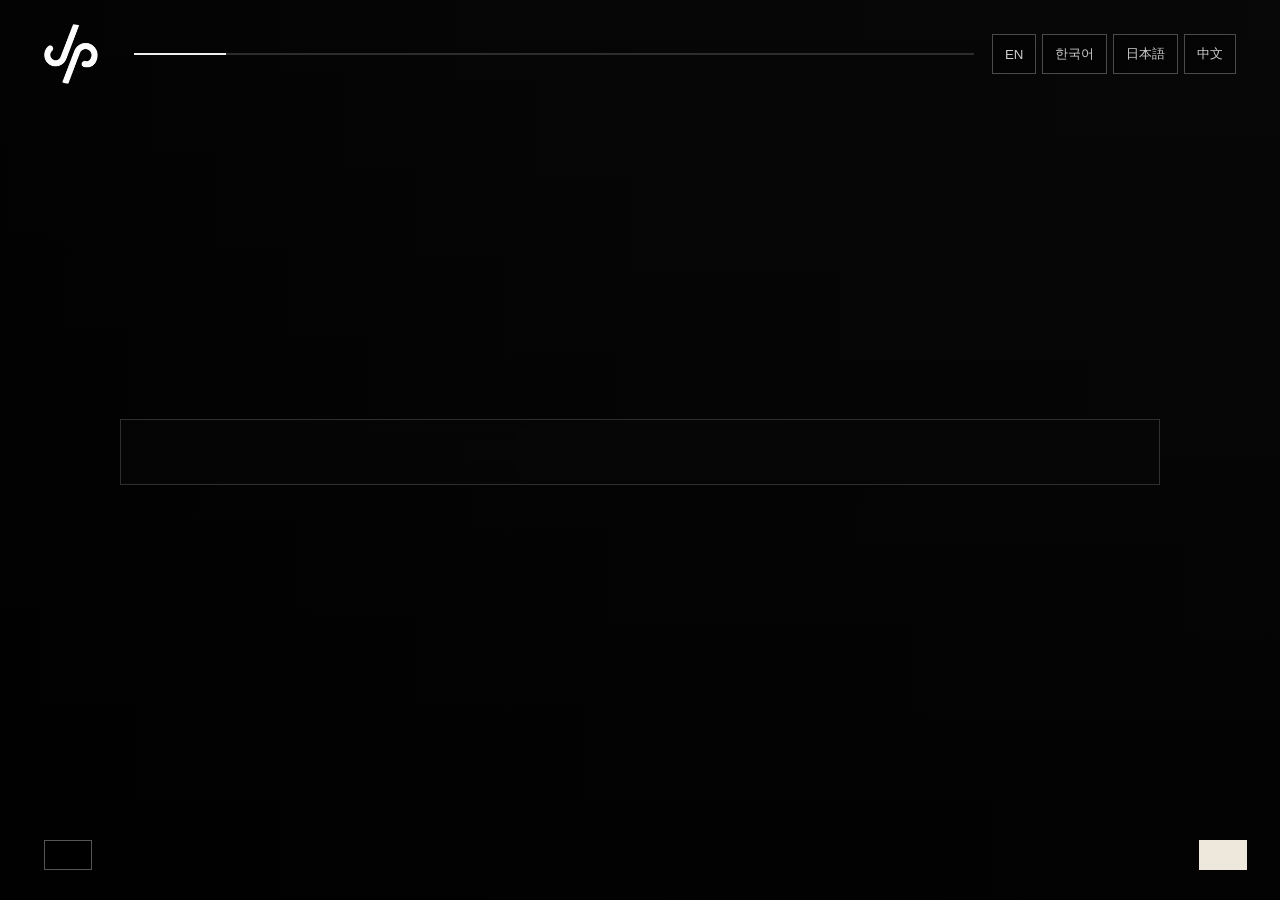
==== commit fa69e713: "Replace JP GOLF text with white JP logo" ====
--- a/wedge-fitting/index.html
+++ b/wedge-fitting/index.html
@@ -1 +1 @@
-<!doctype html><html lang="en"><head><meta charset="utf-8"><meta name="viewport" content="width=device-width,initial-scale=1,viewport-fit=cover"><title>JP Wedge Fitting</title><link rel="stylesheet" href="style1.css"><link rel="stylesheet" href="style2.css"><link rel="stylesheet" href="style3.css"><link rel="stylesheet" href="style4.css"></head><body><div class="app"><div id="hero" class="hero"></div><div class="shell"><div class="top"><div class="brand">JP GOLF</div><div class="step" id="step"></div><div class="prog"><i id="bar"></i></div><div class="langs"><button data-l="en" onclick="setLang('en')">EN</button><button data-l="ko" onclick="setLang('ko')">한국어</button><button data-l="ja" onclick="setLang('ja')">日本語</button><button data-l="zh" onclick="setLang('zh')">中文</button></div></div><div id="panel" class="panel"></div><div id="actions" class="actions"><button id="back" onclick="prev()"></button><button id="next" class="next" onclick="next()"></button></div><div id="result" class="result hidden"></div></div></div><script src="i18n-base.js"></script><script src="i18n-en.js"></script><script src="i18n-ko.js"></script><script src="i18n-ja.js"></script><script src="i18n-zh.js"></script><script src="app1.js"></script><script src="app2a.js"></script><script src="app2b.js"></script><script src="app3.js"></script><script src="app4a.js"></script><script src="app4b.js"></script></body></html>+<!doctype html><html lang="en"><head><meta charset="utf-8"><meta name="viewport" content="width=device-width,initial-scale=1,viewport-fit=cover"><title>JP Wedge Fitting</title><link rel="stylesheet" href="style1.css"><link rel="stylesheet" href="style2.css"><link rel="stylesheet" href="style3.css"><link rel="stylesheet" href="style4.css"></head><body><div class="app"><div id="hero" class="hero"></div><div class="shell"><div class="top"><div class="brand"><img src="jp-logo-white.svg" alt="JP" style="display:block;width:54px;height:60px;object-fit:contain"></div><div class="step" id="step"></div><div class="prog"><i id="bar"></i></div><div class="langs"><button data-l="en" onclick="setLang('en')">EN</button><button data-l="ko" onclick="setLang('ko')">한국어</button><button data-l="ja" onclick="setLang('ja')">日本語</button><button data-l="zh" onclick="setLang('zh')">中文</button></div></div><div id="panel" class="panel"></div><div id="actions" class="actions"><button id="back" onclick="prev()"></button><button id="next" class="next" onclick="next()"></button></div><div id="result" class="result hidden"></div></div></div><script src="i18n-base.js"></script><script src="i18n-en.js"></script><script src="i18n-ko.js"></script><script src="i18n-ja.js"></script><script src="i18n-zh.js"></script><script src="app1.js"></script><script src="app2a.js"></script><script src="app2b.js"></script><script src="app3.js"></script><script src="app4a.js"></script><script src="app4b.js"></script></body></html>
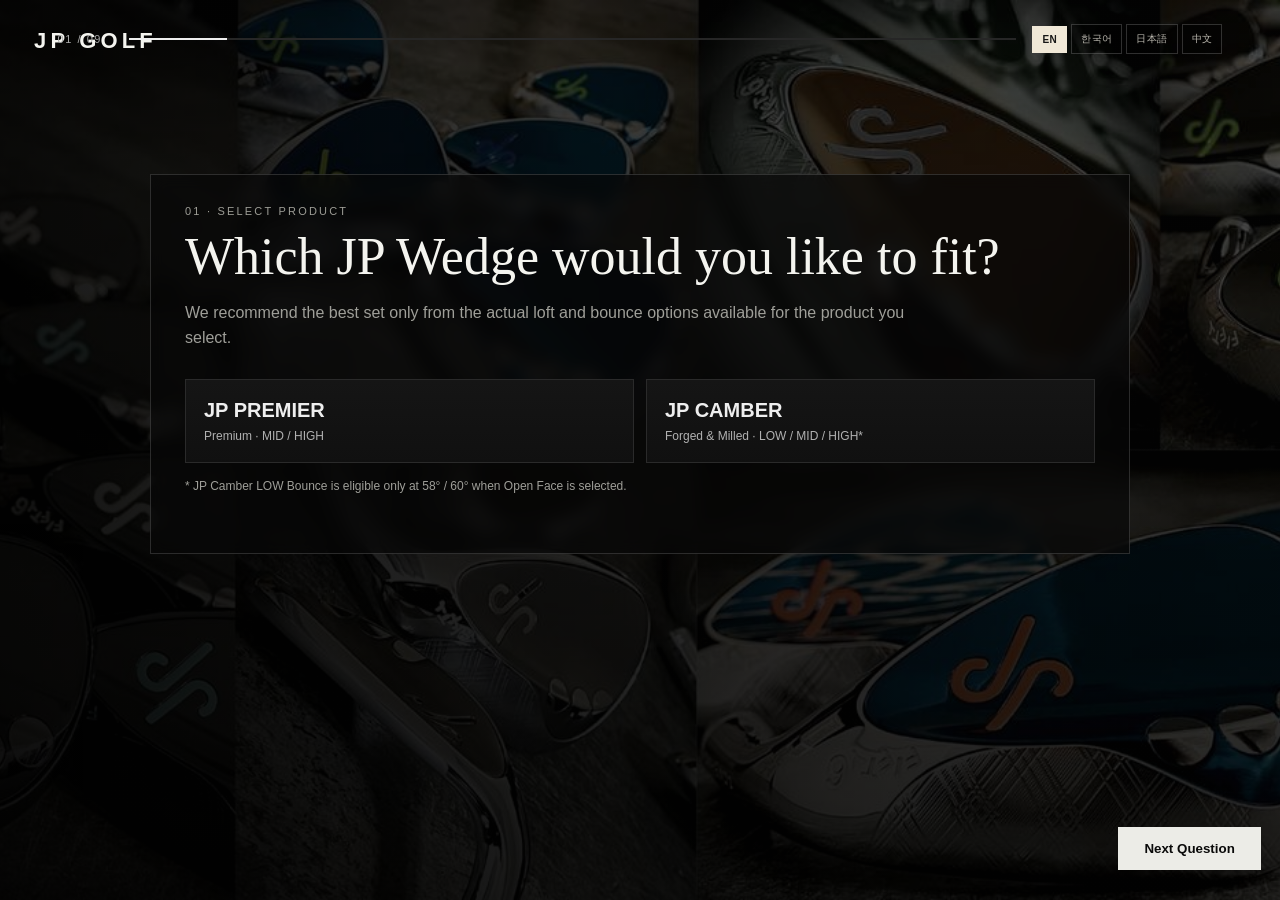
==== commit 9a107032: "Deploy unchanged V16 single HTML wedge fitting program" ====
--- a/wedge-fitting/index.html
+++ b/wedge-fitting/index.html
@@ -1 +1,1356 @@
-<!doctype html><html lang="en"><head><meta charset="utf-8"><meta name="viewport" content="width=device-width,initial-scale=1,viewport-fit=cover"><title>JP Wedge Fitting</title><link rel="stylesheet" href="style1.css"><link rel="stylesheet" href="style2.css"><link rel="stylesheet" href="style3.css"><link rel="stylesheet" href="style4.css"></head><body><div class="app"><div id="hero" class="hero"></div><div class="shell"><div class="top"><div class="brand"><img src="jp-logo-white.svg" alt="JP" style="display:block;width:54px;height:60px;object-fit:contain"></div><div class="step" id="step"></div><div class="prog"><i id="bar"></i></div><div class="langs"><button data-l="en" onclick="setLang('en')">EN</button><button data-l="ko" onclick="setLang('ko')">한국어</button><button data-l="ja" onclick="setLang('ja')">日本語</button><button data-l="zh" onclick="setLang('zh')">中文</button></div></div><div id="panel" class="panel"></div><div id="actions" class="actions"><button id="back" onclick="prev()"></button><button id="next" class="next" onclick="next()"></button></div><div id="result" class="result hidden"></div></div></div><script src="i18n-base.js"></script><script src="i18n-en.js"></script><script src="i18n-ko.js"></script><script src="i18n-ja.js"></script><script src="i18n-zh.js"></script><script src="app1.js"></script><script src="app2a.js"></script><script src="app2b.js"></script><script src="app3.js"></script><script src="app4a.js"></script><script src="app4b.js"></script></body></html>+<!doctype html>
+<html lang="ko">
+<head>
+<meta charset="utf-8">
+<meta name="viewport" content="width=device-width, initial-scale=1">
+<title>JP Wedge Fitting Test V2</title>
+<style>
+:root {
+  --bg:#080808; --panel:#111; --panel2:#151515; --line:#2a2a2a;
+  --text:#f4f4ef; --muted:#96968f; --soft:#c9c9c2; --accent:#ecece6;
+}
+*{box-sizing:border-box}
+body{margin:0;background:var(--bg);color:var(--text);font-family:Arial,Helvetica,sans-serif}
+.app{min-height:100vh;display:grid;grid-template-columns:40% 60%}
+.left{position:relative;overflow:hidden;background:#111}
+.left img{width:100%;height:100vh;object-fit:cover;filter:grayscale(.15) contrast(1.08);opacity:.78}
+.left:after{content:"";position:absolute;inset:0;background:linear-gradient(90deg,rgba(0,0,0,.18),rgba(0,0,0,.04) 50%,rgba(0,0,0,.62))}
+.brand{position:absolute;z-index:2;top:28px;left:34px;font-size:22px;font-weight:700;letter-spacing:.19em}
+.hero-copy{position:absolute;z-index:2;left:34px;right:34px;bottom:42px}
+.hero-copy small{letter-spacing:.24em;font-size:10px;color:#d0d0cb}
+.hero-copy h1{font-family:Georgia,serif;font-weight:400;font-size:60px;line-height:.95;margin:14px 0}
+.hero-copy p{max-width:450px;line-height:1.6;color:#c3c3bd;font-size:14px}
+.main{padding:26px 6vw 34px;min-height:100vh;display:flex;flex-direction:column}
+.top{display:flex;align-items:center;gap:16px}
+.step{font-size:11px;letter-spacing:.14em;color:#aaa;min-width:55px}
+.bar{flex:1;height:2px;background:#262626}
+.bar span{display:block;height:100%;background:#eee;transition:.2s}
+.lang{font-size:11px;color:#888}
+.content{margin:auto 0;max-width:860px}
+.eyebrow{font-size:11px;letter-spacing:.2em;color:#9d9d96;text-transform:uppercase}
+h2{font-family:Georgia,serif;font-size:52px;line-height:1.05;font-weight:400;margin:13px 0 12px}
+.desc{color:#9f9f99;line-height:1.55;margin-bottom:28px;max-width:720px}
+.grid{display:grid;grid-template-columns:repeat(2,1fr);gap:12px}
+.choice{border:1px solid var(--line);background:linear-gradient(180deg,#151515,#101010);color:#eee;padding:19px 18px;text-align:left;cursor:pointer;min-height:66px}
+.choice:hover{border-color:#70706d}
+.choice.sel{background:#ecece7;color:#0b0b0b;border-color:#ecece7}
+.three{display:grid;grid-template-columns:repeat(3,1fr);gap:12px}
+.imgchoice{border:1px solid var(--line);background:#111;overflow:hidden;cursor:pointer}
+.imgchoice img{width:100%;height:220px;object-fit:cover;display:block}
+.imgchoice div{padding:14px;font-weight:600}
+.imgchoice.sel{border-color:#eee}
+.imgchoice.sel div{background:#eee;color:#111}
+.matrix{overflow:auto;border:1px solid var(--line)}
+table{width:100%;border-collapse:collapse}
+th,td{padding:12px;border-bottom:1px solid var(--line);border-right:1px solid var(--line);text-align:center;font-size:13px}
+th:first-child,td:first-child{text-align:left}
+.tick{width:18px;height:18px}
+.selectbox{width:100%;background:#151515;color:#eee;border:1px solid var(--line);padding:14px}
+.actions{margin-top:auto;padding-top:32px;display:flex;justify-content:space-between;align-items:center}
+.back{background:none;border:0;color:#777;cursor:pointer}
+.next{background:#ecece7;color:#0a0a0a;border:0;padding:14px 26px;font-weight:700;cursor:pointer}
+.result{display:none;margin:auto 0;max-width:980px}
+.profile{display:grid;grid-template-columns:repeat(4,1fr);gap:10px;margin:20px 0 28px}
+.metric{border:1px solid var(--line);padding:14px;background:#111}
+.metric b{display:block;font-family:Georgia,serif;font-size:24px;margin-top:8px;font-weight:400}
+.cards{display:grid;grid-template-columns:repeat(3,1fr);gap:12px}
+.rcard{border:1px solid var(--line);background:#111;padding:14px}
+.rcard img{width:100%;height:175px;object-fit:cover}
+.rcard .loft{font-size:11px;letter-spacing:.18em;color:#90908a;margin-top:13px}
+.rcard h3{font-family:Georgia,serif;font-size:28px;font-weight:400;margin:7px 0}
+.why{border-top:1px solid var(--line);margin-top:12px;padding-top:12px;color:#aaa;line-height:1.55;font-size:13px}
+.benefits{margin:26px 0;border:1px solid var(--line);background:#0e0e0e;padding:18px}
+.benefits h3{font-family:Georgia,serif;font-weight:400;font-size:26px;margin:0 0 12px}
+.benefits ul{margin:0;padding-left:18px;color:#b9b9b3;line-height:1.65}
+.note{font-size:11px;line-height:1.5;color:#777;margin-top:16px}
+@media(max-width:900px){
+ .app{grid-template-columns:1fr}
+ .left{display:none}
+ .main{padding:22px}
+ .grid,.three,.cards,.profile{grid-template-columns:1fr}
+ h2{font-size:40px}
+}
+
+/* JP Question 06 — full-screen divot selector */
+.app.divot-mode{display:block;position:relative;min-height:100vh;overflow:hidden}
+.app.divot-mode .left{position:fixed;inset:0;width:100%;height:100vh;z-index:0}
+.app.divot-mode .left:after{background:linear-gradient(180deg,rgba(0,0,0,.46),rgba(0,0,0,.60) 48%,rgba(0,0,0,.88))}
+.app.divot-mode .hero-copy{display:none}
+.app.divot-mode .main{position:relative;z-index:1;min-height:100vh;padding:22px 3.5vw 24px;background:transparent}
+.app.divot-mode .top{max-width:1280px;margin:0 auto}
+.app.divot-mode .content{max-width:1500px;width:100%;margin:18px auto 0}
+.divot-full .eyebrow{text-align:center;letter-spacing:.28em}
+.divot-full h2{text-align:center;font-size:42px;margin:12px 0 6px}
+.divot-full .desc{text-align:center;margin:0 auto 6px;max-width:850px}
+.divot-full .enghint{text-align:center;color:#777;font-size:10px;letter-spacing:.17em;margin:0 0 20px}
+.divot-options{display:grid;grid-template-columns:repeat(3,minmax(0,1fr));gap:18px;max-width:1280px;margin:0 auto}
+.divot-card{position:relative;border:1px solid #3a3a3a;background:rgba(10,10,10,.90);overflow:hidden;cursor:pointer;transition:.2s}
+.divot-card:hover{transform:translateY(-2px);border-color:#888}
+.divot-card.sel{border-color:#eee;box-shadow:0 0 0 1px #eee inset}
+.divot-card .radio{position:absolute;z-index:2;top:15px;left:15px;width:28px;height:28px;border:2px solid #eee;border-radius:50%;background:rgba(0,0,0,.28)}
+.divot-card.sel .radio:after{content:"";position:absolute;inset:6px;border-radius:50%;background:#eee}
+.divot-photo{width:100%;height:245px;object-fit:cover;display:block}
+.divot-info{padding:16px 18px 17px}
+.divot-title{font-size:22px;font-weight:700;margin-bottom:4px}
+.divot-en{font-size:10px;letter-spacing:.18em;color:#c5a56b;margin-bottom:12px}
+.divot-desc{font-size:12px;color:#bcbcb7;line-height:1.55;min-height:40px}
+.divot-meta{display:grid;grid-template-columns:1fr 1fr;gap:12px;margin-top:15px}
+.divot-meta>div{border-top:1px solid #393939;padding-top:8px}
+.divot-meta span{display:block;font-size:9px;letter-spacing:.18em;color:#888;margin-bottom:4px}
+.divot-meta b{font-size:13px;letter-spacing:.08em}
+.deep b{color:#ef4444}.neutral b{color:#e5b35f}.shallow b{color:#8dcc63}
+.impact-svg{position:absolute;right:13px;bottom:72px;width:145px;height:75px;opacity:.95}
+.divot-footer{max-width:1280px;margin:18px auto 0;display:grid;grid-template-columns:1fr auto 1fr;align-items:center;gap:25px;color:#777;font-size:10px;letter-spacing:.28em;text-align:center}
+.divot-footer:before,.divot-footer:after{content:"";height:1px;background:#3a3a3a}
+.app.divot-mode #actions{max-width:1280px;margin:14px auto 0;padding-top:0}
+.app.divot-mode #actions .next{border-radius:30px;background:transparent;color:#eee;border:1px solid #555;min-width:150px}
+.app.divot-mode #actions .back{border:1px solid #555;border-radius:30px;padding:11px 20px;color:#ddd}
+@media(max-width:1000px){
+ .app.divot-mode .main{padding:18px 18px 25px}
+ .divot-options{grid-template-columns:1fr}
+ .divot-photo{height:210px}
+ .divot-full h2{font-size:34px}
+ .divot-footer{display:none}
+}
+
+
+/* FINAL RESULT — product photos removed; LOFT and BOUNCE emphasized */
+.cards{display:grid;grid-template-columns:repeat(3,1fr);gap:14px}
+.rcard{border:1px solid #353535;background:#111;padding:22px 20px 24px;min-height:360px}
+.rcard img{display:none!important}
+.rcard .loft{font-size:12px;letter-spacing:.18em;color:#8e8e88;margin:0 0 22px}
+.rcard .result-loft{font-family:Georgia,"Times New Roman",serif;font-size:92px;line-height:.9;font-weight:700;letter-spacing:-.045em;color:#f2f0e9}
+.rcard .result-bounce{font-family:Georgia,"Times New Roman",serif;font-size:34px;line-height:1.05;font-weight:700;margin-top:20px;padding-top:18px;border-top:1px solid #454545;letter-spacing:.01em}
+.rcard .result-bounce.high{color:#ef4444}
+.rcard .result-bounce.mid{color:#e5b35f}
+.rcard .result-bounce.low{color:#8dcc63}
+.rcard .why{border-top:1px solid #303030;margin-top:22px;padding-top:15px;color:#b8b8b2;line-height:1.55;font-size:13px}
+
+</style>
+
+<style>
+/* V7 — ALL PAGES USE FULL-SCREEN PHOTO BACKGROUND */
+.app{
+  display:block!important;
+  position:relative;
+  min-height:100vh;
+  overflow:hidden;
+}
+.left{
+  display:block!important;
+  position:fixed!important;
+  inset:0!important;
+  width:100%!important;
+  height:100vh!important;
+  z-index:0!important;
+}
+.left img{
+  width:100%!important;
+  height:100vh!important;
+  object-fit:cover!important;
+  opacity:.70!important;
+  transition:opacity .22s ease;
+}
+.left:after{
+  content:"";
+  position:absolute;
+  inset:0;
+  background:
+    linear-gradient(90deg,rgba(0,0,0,.78) 0%,rgba(0,0,0,.57) 45%,rgba(0,0,0,.42) 100%),
+    linear-gradient(180deg,rgba(0,0,0,.25),rgba(0,0,0,.68));
+}
+.hero-copy{display:none!important}
+.main{
+  position:relative!important;
+  z-index:1!important;
+  min-height:100vh!important;
+  padding:24px 4.5vw 30px!important;
+  background:transparent!important;
+}
+.main .top{max-width:1280px;width:100%;margin:0 auto}
+.content{
+  width:min(980px,94vw)!important;
+  max-width:980px!important;
+  margin:auto!important;
+  padding:30px 34px!important;
+  background:rgba(8,8,8,.68)!important;
+  border:1px solid rgba(255,255,255,.15)!important;
+  backdrop-filter:blur(8px);
+  -webkit-backdrop-filter:blur(8px);
+}
+.actions{
+  width:min(1280px,94vw);
+  margin-left:auto;
+  margin-right:auto;
+}
+.app.divot-mode .content{
+  width:100%!important;
+  max-width:1500px!important;
+  padding:0!important;
+  background:transparent!important;
+  border:0!important;
+  backdrop-filter:none!important;
+}
+.dual-condition{display:grid;grid-template-columns:1fr 1fr;gap:28px}
+.condition-block{border:1px solid rgba(255,255,255,.12);background:rgba(0,0,0,.24);padding:18px}
+.condition-block h3{font-family:Georgia,serif;font-size:25px;font-weight:400;margin:0 0 8px}
+.distance-input{
+  margin-top:18px;padding:16px;border:1px solid rgba(255,255,255,.16);
+  background:rgba(0,0,0,.28)
+}
+.distance-input label{display:block;font-size:11px;letter-spacing:.16em;color:#aaa;margin-bottom:8px}
+.distance-input input{
+  width:100%;font-size:24px;padding:13px 14px;background:#111;color:#fff;
+  border:1px solid #414141;outline:none
+}
+.distance-input small{display:block;color:#8f8f89;margin-top:8px;line-height:1.45}
+.cards{grid-template-columns:repeat(auto-fit,minmax(210px,1fr))!important}
+.rcard .carry-est{
+  margin-top:12px;font-size:15px;color:#d9d9d2;letter-spacing:.03em
+}
+.result{
+  width:min(1100px,94vw);
+  max-width:1100px!important;
+  margin:auto!important;
+  padding:30px 34px;
+  background:rgba(8,8,8,.75);
+  border:1px solid rgba(255,255,255,.14);
+  backdrop-filter:blur(8px);
+}
+@media(max-width:900px){
+  .left{display:block!important}
+  .dual-condition{grid-template-columns:1fr}
+  .content,.result{padding:22px 18px!important}
+}
+</style>
+
+
+<style>
+/* V11 rich report */
+.result{
+  width:min(1180px,95vw)!important;
+  max-width:1180px!important;
+}
+.jp-report{
+  margin-top:26px;
+  display:grid;
+  grid-template-columns:1.12fr .88fr;
+  gap:22px;
+}
+.jp-panel{
+  background:rgba(255,255,255,.04);
+  border:1px solid rgba(255,255,255,.10);
+  padding:20px 20px 18px;
+}
+.jp-panel h3{
+  margin:0 0 14px;
+  font-family:Georgia,serif;
+  font-size:28px;
+  font-weight:400;
+}
+.jp-sub{
+  color:#c8c6bf;
+  line-height:1.7;
+  font-size:14px;
+}
+.kv-grid{
+  display:grid;
+  grid-template-columns:repeat(2,minmax(0,1fr));
+  gap:12px;
+}
+.kv{
+  border:1px solid rgba(255,255,255,.09);
+  background:rgba(0,0,0,.22);
+  padding:12px 14px;
+}
+.kv .k{font-size:11px;color:#a7a49b;letter-spacing:.16em;text-transform:uppercase;margin-bottom:6px}
+.kv .v{font-size:20px;font-weight:700}
+.set-grid{
+  display:grid;
+  grid-template-columns:repeat(auto-fit,minmax(220px,1fr));
+  gap:16px;
+}
+.report-card{
+  border:1px solid rgba(255,255,255,.10);
+  background:linear-gradient(180deg,rgba(255,255,255,.05),rgba(255,255,255,.02));
+  padding:16px 16px 18px;
+}
+.report-card .head{display:flex;justify-content:space-between;align-items:flex-start;gap:8px}
+.report-card .role{font-size:12px;letter-spacing:.16em;color:#b6b1a4;text-transform:uppercase}
+.report-card .carry{font-size:14px;color:#d6d3cb;margin-top:10px}
+.report-card .loftv{font-size:38px;font-weight:800;line-height:1}
+.report-card .bouncev{display:inline-block;margin-top:10px;padding:8px 12px;border:1px solid rgba(255,255,255,.15);font-size:12px;letter-spacing:.18em}
+.report-card .whyline{margin-top:12px;color:#d7d4cd;line-height:1.65;font-size:14px}
+.dna-tags{display:flex;flex-wrap:wrap;gap:10px}
+.dna{
+  display:inline-flex;align-items:center;gap:8px;
+  padding:10px 14px;border:1px solid rgba(255,255,255,.12);background:rgba(0,0,0,.24);
+  font-size:12px;letter-spacing:.12em;text-transform:uppercase;color:#f0ece2;
+}
+.metric{
+  margin-bottom:14px;
+}
+.metric-top{
+  display:flex;justify-content:space-between;gap:12px;font-size:13px;color:#dad6cc;margin-bottom:7px
+}
+.track{
+  height:10px;background:rgba(255,255,255,.08);border:1px solid rgba(255,255,255,.1);position:relative
+}
+.fill{
+  height:100%;
+  background:linear-gradient(90deg,#6a5331 0%, #b89353 48%, #e7cc96 100%);
+}
+.gap-chart{
+  margin-top:14px;
+  border:1px solid rgba(255,255,255,.10);
+  background:rgba(0,0,0,.22);
+  padding:14px;
+}
+.gap-title{
+  font-size:12px;color:#b5b0a4;letter-spacing:.16em;text-transform:uppercase;margin-bottom:12px
+}
+.gap-rows{display:grid;gap:12px}
+.gap-row{display:grid;grid-template-columns:66px 1fr 68px;align-items:center;gap:10px}
+.gap-l{font-size:13px;color:#ece8de}
+.gap-r{font-size:13px;color:#d7d1c4;text-align:right}
+.gap-bar{
+  position:relative;height:16px;background:rgba(255,255,255,.06);border:1px solid rgba(255,255,255,.10)
+}
+.gap-bar span{
+  display:block;height:100%;background:linear-gradient(90deg,#655035,#b88f58,#ddc08c)
+}
+.callout{
+  margin-top:18px;padding:16px 18px;border:1px solid rgba(255,255,255,.12);
+  background:linear-gradient(180deg,rgba(255,255,255,.06),rgba(255,255,255,.02));
+}
+.callout strong{display:block;margin-bottom:8px;font-size:18px}
+.note-fine{
+  margin-top:10px;color:#9f9a8d;font-size:12px;line-height:1.55
+}
+@media(max-width:980px){
+  .jp-report{grid-template-columns:1fr}
+  .kv-grid{grid-template-columns:1fr}
+}
+</style>
+
+
+<style>
+.lang-switch{
+  display:flex!important;
+  align-items:center;
+  gap:4px;
+  white-space:nowrap;
+}
+.lang-btn{
+  appearance:none;
+  border:1px solid rgba(255,255,255,.18);
+  background:rgba(0,0,0,.24);
+  color:#bbb8af;
+  padding:7px 9px;
+  font-size:10px;
+  letter-spacing:.04em;
+  cursor:pointer;
+  transition:.18s ease;
+}
+.lang-btn:hover{border-color:rgba(255,255,255,.4);color:#fff}
+.lang-btn.active{
+  background:#f0e8d7;
+  color:#171717;
+  border-color:#f0e8d7;
+  font-weight:700;
+}
+@media(max-width:700px){
+  .lang-switch{gap:2px}
+  .lang-btn{padding:6px 6px;font-size:9px}
+}
+</style>
+
+</head>
+<body>
+<div class="app">
+  <aside class="left">
+    <img id="hero" src="[data-uri]">
+    <div class="brand">JP GOLF</div>
+    <div class="hero-copy">
+      <small>JP WEDGE FITTING EXPERIENCE</small>
+      <h1>Change Your<br>Sole.<br>Change Your Score.</h1>
+      <p>당신의 스윙, 디봇, 코스 컨디션과 숏게임 스타일을 기반으로 가장 적합한 JP Wedge 구성을 제안합니다.</p>
+    </div>
+  </aside>
+
+  <main class="main">
+    <div class="top">
+      <div class="step" id="step">01 / 09</div>
+      <div class="bar"><span id="bar" style="width:10%"></span></div>
+      <div class="lang lang-switch" aria-label="Language">
+        <button type="button" class="lang-btn" data-lang="en" onclick="setLanguage('en')">EN</button>
+        <button type="button" class="lang-btn" data-lang="ko" onclick="setLanguage('ko')">한국어</button>
+        <button type="button" class="lang-btn" data-lang="ja" onclick="setLanguage('ja')">日本語</button>
+        <button type="button" class="lang-btn" data-lang="zh" onclick="setLanguage('zh')">中文</button>
+      </div>
+    </div>
+
+    <section class="content" id="content"></section>
+
+    <section class="result" id="result">
+      <div class="eyebrow" id="resultEyebrow">YOUR WEDGE PROFILE</div>
+      <h2 id="resultTitle">Built for your game.</h2>
+      <p class="desc" id="summary"></p>
+
+      <div class="profile">
+        <div class="metric"><span class="eyebrow" id="metricDivotLabel">DIVOT</span><b id="mDivot"></b></div>
+        <div class="metric"><span class="eyebrow" id="metricTurfLabel">TURF</span><b id="mTurf"></b></div>
+        <div class="metric"><span class="eyebrow" id="metricCreativityLabel">CREATIVITY</span><b id="mCreativity"></b></div>
+        <div class="metric"><span class="eyebrow" id="metricBunkerLabel">BUNKER</span><b id="mBunker"></b></div>
+      </div>
+
+      <div class="cards" id="cards"></div>
+
+      <div class="benefits">
+        <h3 id="legacyBenefitsTitle">이 구성으로 기대할 수 있는 변화</h3>
+        <ul id="benefitList"></ul>
+      </div>
+
+
+
+      <div class="actions">
+        <button class="back" id="restartBtn" onclick="restart()">↺ 다시 테스트</button>
+        <button class="next" id="printBtn" onclick="window.print()">결과 인쇄 / 저장</button>
+      </div>
+    </section>
+
+    <div class="actions" id="actions">
+      <button class="back" id="back" onclick="prev()">← 이전</button>
+      <button class="next" id="nextBtn" onclick="next()">다음 질문</button>
+    </div>
+  </main>
+</div>
+
+<script>
+const imgs = ["[data-uri]